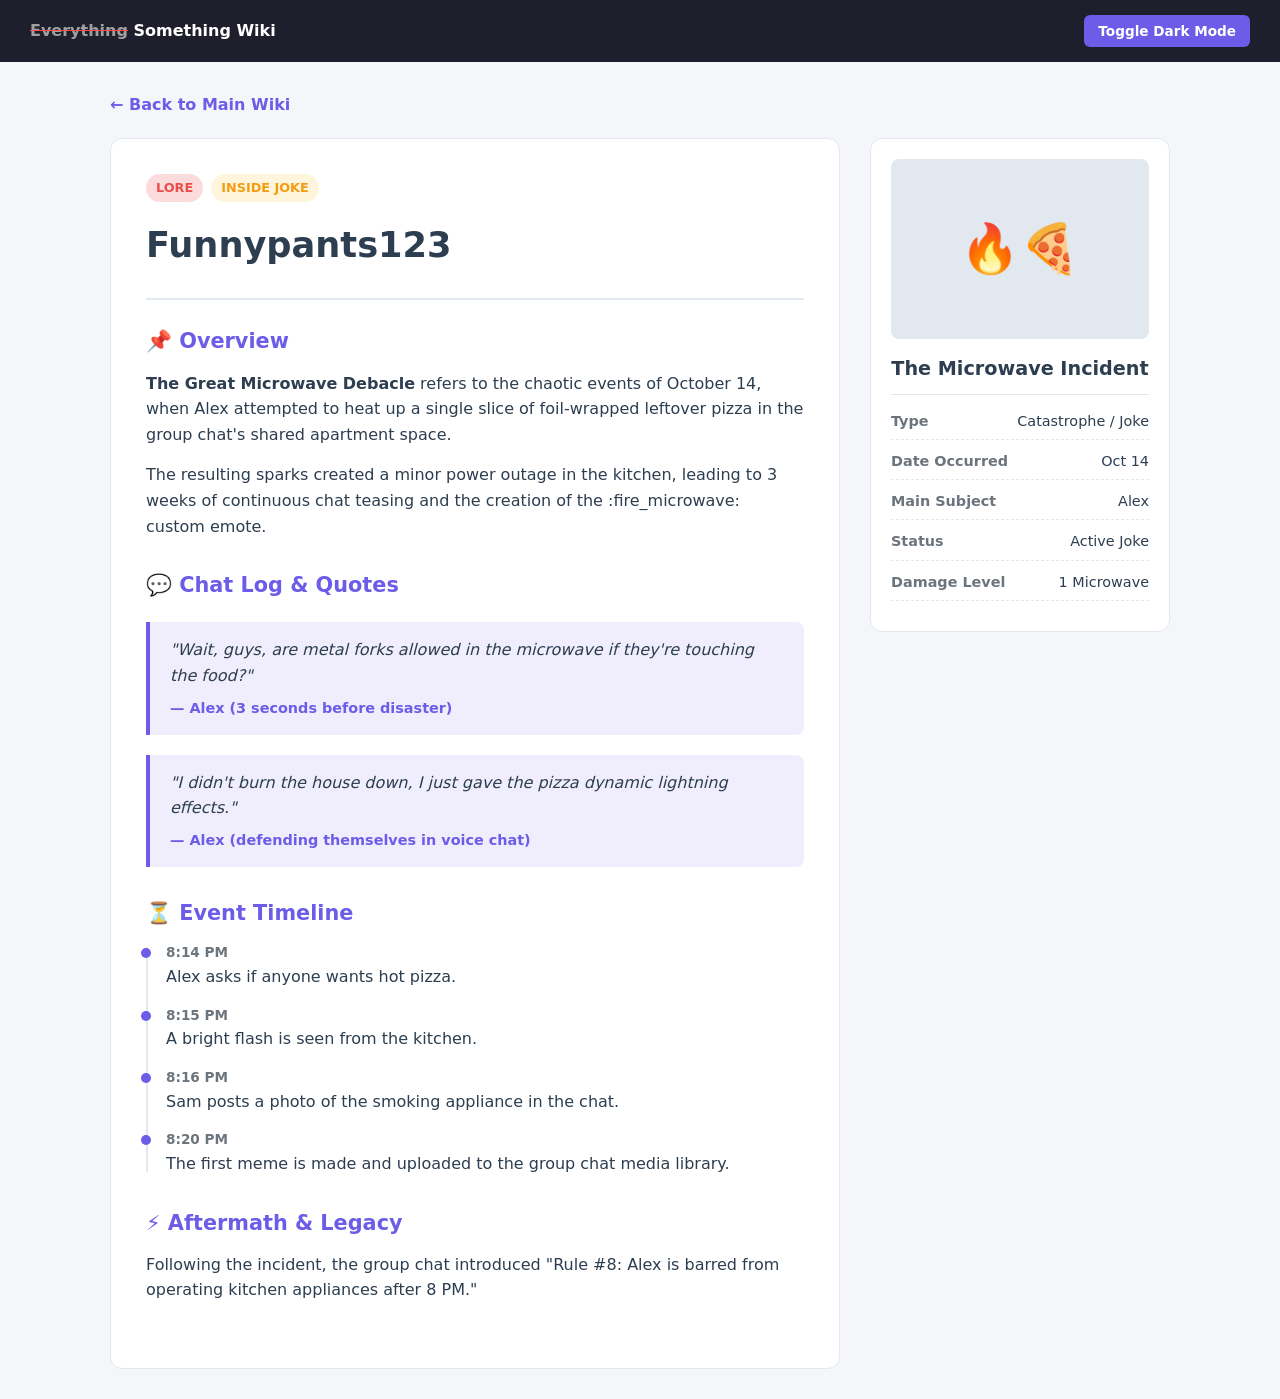
==== MR.html @ a78c9734 "Add MR.html for Funnypants123 Wiki" ====
<!DOCTYPE html>
<html lang="en">
<head>
    <meta charset="UTF-8">
    <meta name="viewport" content="width=device-width, initial-scale=1.0">
    <title>Funnypants123 | The Something Wiki</title>
    <style>
        :root {
            --bg-color: #f4f6f9;
            --card-bg: #ffffff;
            --text-color: #2c3e50;
            --text-muted: #6c757d;
            --sidebar-bg: #1e1e2d;
            --accent-color: #6c5ce7;
            --accent-light: rgba(108, 92, 231, 0.1);
            --border-color: #e2e8f0;
            --quote-border: #6c5ce7;
            --badge-bg: #e2e8f0;
            --badge-text: #4a5568;
        }

        [data-theme="dark"] {
            --bg-color: #121212;
            --card-bg: #1e1e1e;
            --text-color: #e0e0e0;
            --text-muted: #a0a0a0;
            --sidebar-bg: #0a0a0c;
            --border-color: #2d3748;
            --badge-bg: #2d3748;
            --badge-text: #cbd5e0;
        }

        * {
            box-sizing: border-box;
            margin: 0;
            padding: 0;
            font-family: 'Segoe UI', system-ui, -apple-system, sans-serif;
        }

        body {
            background-color: var(--bg-color);
            color: var(--text-color);
            line-height: 1.6;
            transition: background 0.3s, color 0.3s;
        }

        /* Top Bar */
        .top-bar {
            background-color: var(--sidebar-bg);
            color: white;
            padding: 15px 30px;
            display: flex;
            justify-content: space-between;
            align-items: center;
            position: sticky;
            top: 0;
            z-index: 100;
        }

        .top-bar a {
            color: white;
            text-decoration: none;
            font-weight: 600;
        }

        .site-title del {
            color: #a0a0a0;
            text-decoration-color: #ff4d4d;
        }

        .theme-toggle-btn {
            background: var(--accent-color);
            color: white;
            border: none;
            padding: 8px 14px;
            border-radius: 6px;
            cursor: pointer;
            font-size: 0.85rem;
            font-weight: 600;
        }

        /* Main Container Layout */
        .container {
            max-width: 1100px;
            margin: 30px auto;
            padding: 0 20px;
            display: grid;
            grid-template-columns: 1fr 300px; /* Main content left, Infobox right */
            gap: 30px;
        }

        /* Back Button */
        .back-nav {
            grid-column: 1 / -1;
            margin-bottom: -10px;
        }

        .back-nav a {
            color: var(--accent-color);
            text-decoration: none;
            font-weight: 600;
        }

        /* Article Main Column */
        .article-content {
            background-color: var(--card-bg);
            padding: 35px;
            border-radius: 12px;
            border: 1px solid var(--border-color);
        }

        .article-header {
            border-bottom: 2px solid var(--border-color);
            padding-bottom: 15px;
            margin-bottom: 25px;
        }

        .article-title {
            font-size: 2.2rem;
            margin-bottom: 10px;
        }

        /* Category Badges */
        .tags {
            display: flex;
            gap: 8px;
            margin-bottom: 15px;
        }

        .tag {
            background: var(--badge-bg);
            color: var(--badge-text);
            padding: 4px 10px;
            border-radius: 20px;
            font-size: 0.8rem;
            font-weight: 600;
            text-transform: uppercase;
        }

        .tag.lore { background: rgba(235, 77, 75, 0.2); color: #eb4d4b; }
        .tag.person { background: rgba(72, 219, 251, 0.2); color: #0abde3; }
        .tag.joke { background: rgba(254, 202, 87, 0.2); color: #f39c12; }

        /* Content Sections */
        .section {
            margin-bottom: 30px;
        }

        .section-title {
            font-size: 1.3rem;
            margin-bottom: 12px;
            color: var(--accent-color);
            display: flex;
            align-items: center;
            gap: 8px;
        }

        p {
            margin-bottom: 15px;
            color: var(--text-color);
        }

        /* Quotes Block */
        .quote-box {
            background-color: var(--accent-light);
            border-left: 4px solid var(--quote-border);
            padding: 15px 20px;
            margin: 20px 0;
            border-radius: 0 8px 8px 0;
            font-style: italic;
        }

        .quote-author {
            display: block;
            margin-top: 8px;
            font-style: normal;
            font-weight: bold;
            font-size: 0.9rem;
            color: var(--accent-color);
        }

        /* Timeline List */
        .timeline {
            list-style: none;
            position: relative;
            padding-left: 20px;
        }

        .timeline::before {
            content: '';
            position: absolute;
            left: 0;
            top: 5px;
            bottom: 5px;
            width: 2px;
            background: var(--border-color);
        }

        .timeline-item {
            position: relative;
            margin-bottom: 15px;
        }

        .timeline-item::before {
            content: '';
            position: absolute;
            left: -25px;
            top: 6px;
            width: 10px;
            height: 10px;
            border-radius: 50%;
            background: var(--accent-color);
        }

        .timeline-date {
            font-size: 0.85rem;
            color: var(--text-muted);
            font-weight: bold;
        }

        /* Wikipedia Style Sidebar (Infobox) */
        .infobox {
            background-color: var(--card-bg);
            border: 1px solid var(--border-color);
            border-radius: 12px;
            padding: 20px;
            height: fit-content;
        }

        .infobox-image {
            width: 100%;
            height: 180px;
            background-color: var(--border-color);
            border-radius: 8px;
            display: flex;
            align-items: center;
            justify-content: center;
            font-size: 3rem;
            margin-bottom: 15px;
            overflow: hidden;
        }

        .infobox-image img {
            width: 100%;
            height: 100%;
            object-fit: cover;
        }

        .infobox-title {
            text-align: center;
            font-size: 1.2rem;
            font-weight: bold;
            margin-bottom: 15px;
            padding-bottom: 10px;
            border-bottom: 1px solid var(--border-color);
        }

        .infobox-row {
            display: flex;
            justify-content: space-between;
            font-size: 0.9rem;
            margin-bottom: 10px;
            padding-bottom: 6px;
            border-bottom: 1px dashed var(--border-color);
        }

        .infobox-label {
            font-weight: bold;
            color: var(--text-muted);
        }

        .infobox-value {
            text-align: right;
        }

        /* Responsive */
        @media (max-width: 800px) {
            .container {
                grid-template-columns: 1fr;
            }
            .infobox {
                order: -1; /* Puts infobox on top for mobile screens */
            }
        }
    </style>
</head>
<body>

    <!-- TOP HEADER BAR -->
    <header class="top-bar">
        <a href="index.html" class="site-title"><del>Everything</del> Something Wiki</a>
        <button class="theme-toggle-btn" id="themeToggle">Toggle Dark Mode</button>
    </header>

    <div class="container">
        <!-- BACK NAVIGATION -->
        <div class="back-nav">
            <a href="index.html">&larr; Back to Main Wiki</a>
        </div>

        <!-- MAIN ARTICLE -->
        <main class="article-content">
            <header class="article-header">
                <div class="tags">
                    <span class="tag lore">Lore</span>
                    <span class="tag joke">Inside Joke</span>
                </div>
                <h1 class="article-title">Funnypants123</h1>
            </header>

            <!-- SECTION 1: OVERVIEW -->
            <section class="section">
                <h2 class="section-title">📌 Overview</h2>
                <p>
                    <strong>The Great Microwave Debacle</strong> refers to the chaotic events of October 14, when 
                    Alex attempted to heat up a single slice of foil-wrapped leftover pizza in the group chat's shared apartment space.
                </p>
                <p>
                    The resulting sparks created a minor power outage in the kitchen, leading to 3 weeks of continuous chat teasing and the creation of the <code>:fire_microwave:</code> custom emote.
                </p>
            </section>

            <!-- SECTION 2: FAMOUS QUOTES LOG -->
            <section class="section">
                <h2 class="section-title">💬 Chat Log & Quotes</h2>
                <div class="quote-box">
                    "Wait, guys, are metal forks allowed in the microwave if they're touching the food?"
                    <span class="quote-author">— Alex (3 seconds before disaster)</span>
                </div>
                <div class="quote-box">
                    "I didn't burn the house down, I just gave the pizza dynamic lightning effects."
                    <span class="quote-author">— Alex (defending themselves in voice chat)</span>
                </div>
            </section>

            <!-- SECTION 3: TIMELINE OF EVENTS -->
            <section class="section">
                <h2 class="section-title">⏳ Event Timeline</h2>
                <ul class="timeline">
                    <li class="timeline-item">
                        <div class="timeline-date">8:14 PM</div>
                        <div>Alex asks if anyone wants hot pizza.</div>
                    </li>
                    <li class="timeline-item">
                        <div class="timeline-date">8:15 PM</div>
                        <div>A bright flash is seen from the kitchen.</div>
                    </li>
                    <li class="timeline-item">
                        <div class="timeline-date">8:16 PM</div>
                        <div>Sam posts a photo of the smoking appliance in the chat.</div>
                    </li>
                    <li class="timeline-item">
                        <div class="timeline-date">8:20 PM</div>
                        <div>The first meme is made and uploaded to the group chat media library.</div>
                    </li>
                </ul>
            </section>

            <!-- SECTION 4: CONSEQUENCES / IMPACT -->
            <section class="section">
                <h2 class="section-title">⚡ Aftermath & Legacy</h2>
                <p>
                    Following the incident, the group chat introduced "Rule #8: Alex is barred from operating kitchen appliances after 8 PM."
                </p>
            </section>
        </main>

        <!-- SIDEBAR INFOBOX -->
        <aside class="infobox">
            <!-- Icon/Emoji Placeholder or Image -->
            <div class="infobox-image">
                🔥🍕
                <!-- To use a real image instead: <img src="image.jpg" alt="Microwave"> -->
            </div>
            <div class="infobox-title">The Microwave Incident</div>

            <div class="infobox-row">
                <span class="infobox-label">Type</span>
                <span class="infobox-value">Catastrophe / Joke</span>
            </div>

            <div class="infobox-row">
                <span class="infobox-label">Date Occurred</span>
                <span class="infobox-value">Oct 14</span>
            </div>

            <div class="infobox-row">
                <span class="infobox-label">Main Subject</span>
                <span class="infobox-value">Alex</span>
            </div>

            <div class="infobox-row">
                <span class="infobox-label">Status</span>
                <span class="infobox-value">Active Joke</span>
            </div>

            <div class="infobox-row">
                <span class="infobox-label">Damage Level</span>
                <span class="infobox-value">1 Microwave</span>
            </div>
        </aside>
    </div>

    <!-- JAVASCRIPT FOR DARK MODE TOGGLE -->
    <script>
        const themeToggleBtn = document.getElementById('themeToggle');
        themeToggleBtn.addEventListener('click', () => {
            const currentTheme = document.body.getAttribute('data-theme');
            if (currentTheme === 'dark') {
                document.body.removeAttribute('data-theme');
                themeToggleBtn.textContent = 'Toggle Dark Mode';
            } else {
                document.body.setAttribute('data-theme', 'dark');
                themeToggleBtn.textContent = 'Toggle Light Mode';
            }
        });
    </script>
</body>
</html>
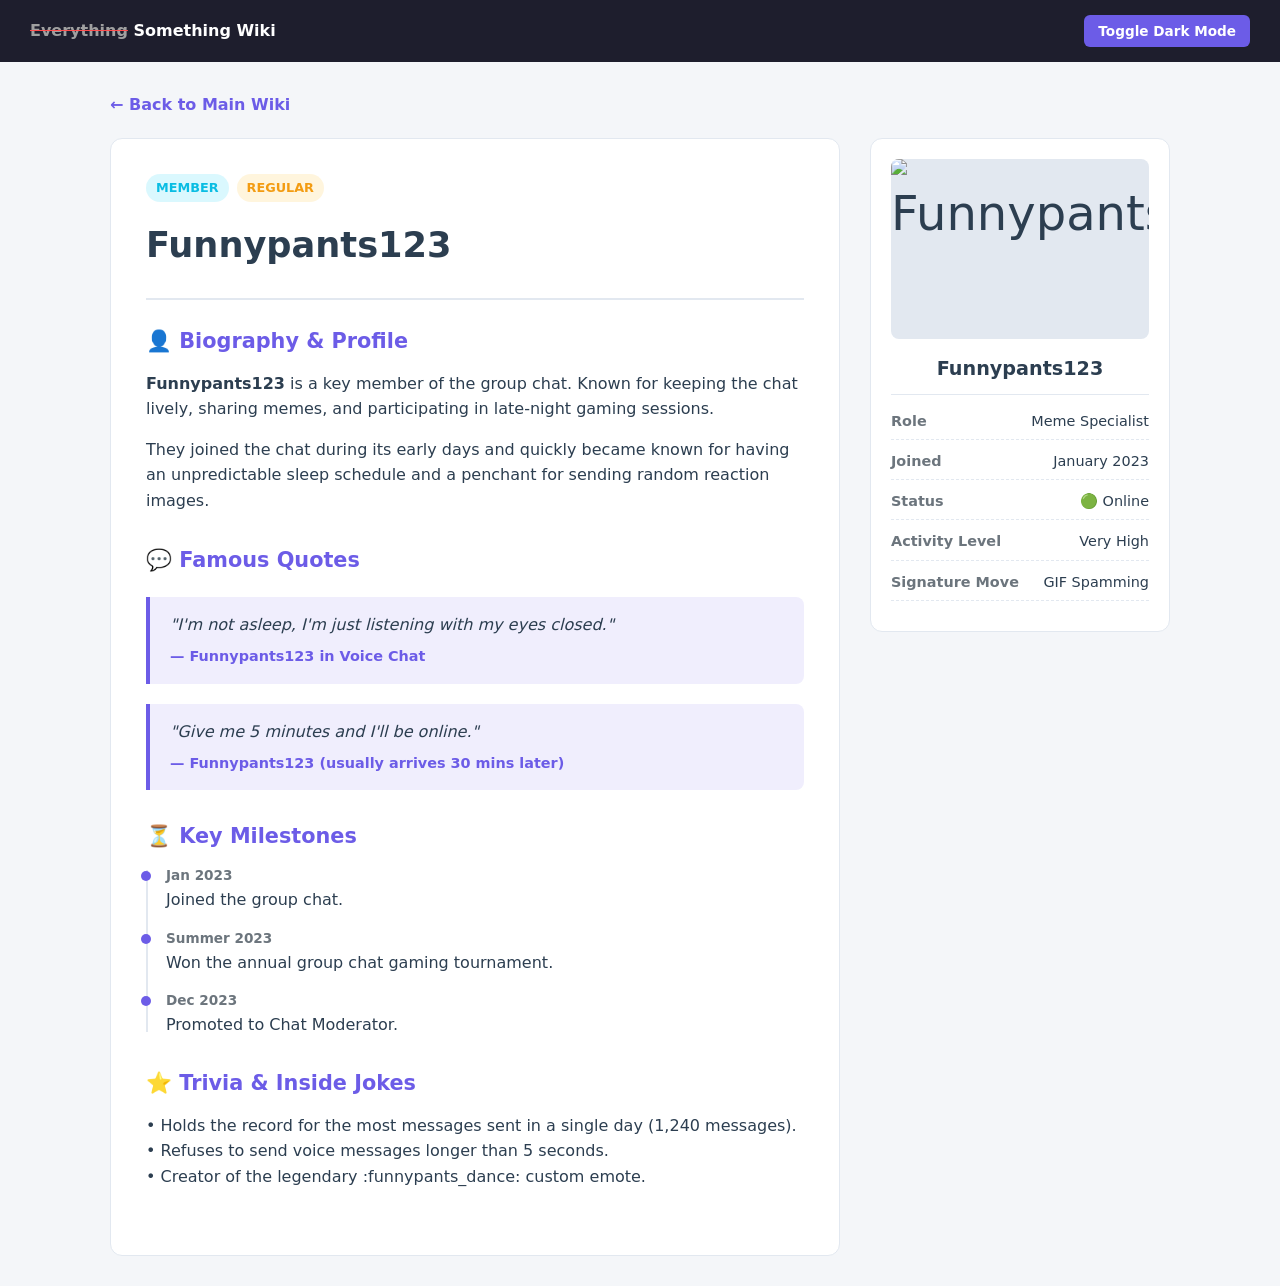
==== commit ab8663fd: "Create MR.html" ====
--- a/MR.html
+++ b/MR.html
@@ -85,7 +85,7 @@
             margin: 30px auto;
             padding: 0 20px;
             display: grid;
-            grid-template-columns: 1fr 300px; /* Main content left, Infobox right */
+            grid-template-columns: 1fr 300px;
             gap: 30px;
         }
 
@@ -137,9 +137,8 @@
             text-transform: uppercase;
         }
 
-        .tag.lore { background: rgba(235, 77, 75, 0.2); color: #eb4d4b; }
         .tag.person { background: rgba(72, 219, 251, 0.2); color: #0abde3; }
-        .tag.joke { background: rgba(254, 202, 87, 0.2); color: #f39c12; }
+        .tag.vip { background: rgba(254, 202, 87, 0.2); color: #f39c12; }
 
         /* Content Sections */
         .section {
@@ -273,13 +272,12 @@
             text-align: right;
         }
 
-        /* Responsive */
         @media (max-width: 800px) {
             .container {
                 grid-template-columns: 1fr;
             }
             .infobox {
-                order: -1; /* Puts infobox on top for mobile screens */
+                order: -1;
             }
         }
     </style>
@@ -302,101 +300,96 @@
         <main class="article-content">
             <header class="article-header">
                 <div class="tags">
-                    <span class="tag lore">Lore</span>
-                    <span class="tag joke">Inside Joke</span>
+                    <span class="tag person">Member</span>
+                    <span class="tag vip">Regular</span>
                 </div>
                 <h1 class="article-title">Funnypants123</h1>
             </header>
 
             <!-- SECTION 1: OVERVIEW -->
             <section class="section">
-                <h2 class="section-title">📌 Overview</h2>
+                <h2 class="section-title">👤 Biography & Profile</h2>
                 <p>
-                    <strong>The Great Microwave Debacle</strong> refers to the chaotic events of October 14, when 
-                    Alex attempted to heat up a single slice of foil-wrapped leftover pizza in the group chat's shared apartment space.
+                    <strong>Funnypants123</strong> is a key member of the group chat. Known for keeping the chat lively, sharing memes, and participating in late-night gaming sessions.
                 </p>
                 <p>
-                    The resulting sparks created a minor power outage in the kitchen, leading to 3 weeks of continuous chat teasing and the creation of the <code>:fire_microwave:</code> custom emote.
+                    They joined the chat during its early days and quickly became known for having an unpredictable sleep schedule and a penchant for sending random reaction images.
                 </p>
             </section>
 
             <!-- SECTION 2: FAMOUS QUOTES LOG -->
             <section class="section">
-                <h2 class="section-title">💬 Chat Log & Quotes</h2>
+                <h2 class="section-title">💬 Famous Quotes</h2>
                 <div class="quote-box">
-                    "Wait, guys, are metal forks allowed in the microwave if they're touching the food?"
-                    <span class="quote-author">— Alex (3 seconds before disaster)</span>
+                    "I'm not asleep, I'm just listening with my eyes closed."
+                    <span class="quote-author">— Funnypants123 in Voice Chat</span>
                 </div>
                 <div class="quote-box">
-                    "I didn't burn the house down, I just gave the pizza dynamic lightning effects."
-                    <span class="quote-author">— Alex (defending themselves in voice chat)</span>
+                    "Give me 5 minutes and I'll be online."
+                    <span class="quote-author">— Funnypants123 (usually arrives 30 mins later)</span>
                 </div>
             </section>
 
             <!-- SECTION 3: TIMELINE OF EVENTS -->
             <section class="section">
-                <h2 class="section-title">⏳ Event Timeline</h2>
+                <h2 class="section-title">⏳ Key Milestones</h2>
                 <ul class="timeline">
                     <li class="timeline-item">
-                        <div class="timeline-date">8:14 PM</div>
-                        <div>Alex asks if anyone wants hot pizza.</div>
+                        <div class="timeline-date">Jan 2023</div>
+                        <div>Joined the group chat.</div>
                     </li>
                     <li class="timeline-item">
-                        <div class="timeline-date">8:15 PM</div>
-                        <div>A bright flash is seen from the kitchen.</div>
+                        <div class="timeline-date">Summer 2023</div>
+                        <div>Won the annual group chat gaming tournament.</div>
                     </li>
                     <li class="timeline-item">
-                        <div class="timeline-date">8:16 PM</div>
-                        <div>Sam posts a photo of the smoking appliance in the chat.</div>
-                    </li>
-                    <li class="timeline-item">
-                        <div class="timeline-date">8:20 PM</div>
-                        <div>The first meme is made and uploaded to the group chat media library.</div>
+                        <div class="timeline-date">Dec 2023</div>
+                        <div>Promoted to Chat Moderator.</div>
                     </li>
                 </ul>
             </section>
 
-            <!-- SECTION 4: CONSEQUENCES / IMPACT -->
+            <!-- SECTION 4: TRIVIA -->
             <section class="section">
-                <h2 class="section-title">⚡ Aftermath & Legacy</h2>
+                <h2 class="section-title">⭐ Trivia & Inside Jokes</h2>
                 <p>
-                    Following the incident, the group chat introduced "Rule #8: Alex is barred from operating kitchen appliances after 8 PM."
+                    • Holds the record for the most messages sent in a single day (1,240 messages).<br>
+                    • Refuses to send voice messages longer than 5 seconds.<br>
+                    • Creator of the legendary <code>:funnypants_dance:</code> custom emote.
                 </p>
             </section>
         </main>
 
         <!-- SIDEBAR INFOBOX -->
         <aside class="infobox">
-            <!-- Icon/Emoji Placeholder or Image -->
             <div class="infobox-image">
-                🔥🍕
-                <!-- To use a real image instead: <img src="image.jpg" alt="Microwave"> -->
-            </div>
-            <div class="infobox-title">The Microwave Incident</div>
+                <img src="funnypants.png" alt="Funnypants123">
+            </div>
+            <div class="infobox-title">Funnypants123</div>
 
             <div class="infobox-row">
-                <span class="infobox-label">Type</span>
-                <span class="infobox-value">Catastrophe / Joke</span>
+                <span class="infobox-label">Role</span>
+                <span class="infobox-value">Meme Specialist</span>
             </div>
 
             <div class="infobox-row">
-                <span class="infobox-label">Date Occurred</span>
-                <span class="infobox-value">Oct 14</span>
-            </div>
-
-            <div class="infobox-row">
-                <span class="infobox-label">Main Subject</span>
-                <span class="infobox-value">Alex</span>
+                <span class="infobox-label">Joined</span>
+                <span class="infobox-value">January 2023</span>
             </div>
 
             <div class="infobox-row">
                 <span class="infobox-label">Status</span>
-                <span class="infobox-value">Active Joke</span>
+                <span class="infobox-value">🟢 Online</span>
             </div>
 
             <div class="infobox-row">
-                <span class="infobox-label">Damage Level</span>
-                <span class="infobox-value">1 Microwave</span>
+                <span class="infobox-label">Activity Level</span>
+                <span class="infobox-value">Very High</span>
+            </div>
+
+            <div class="infobox-row">
+                <span class="infobox-label">Signature Move</span>
+                <span class="infobox-value">GIF Spamming</span>
             </div>
         </aside>
     </div>
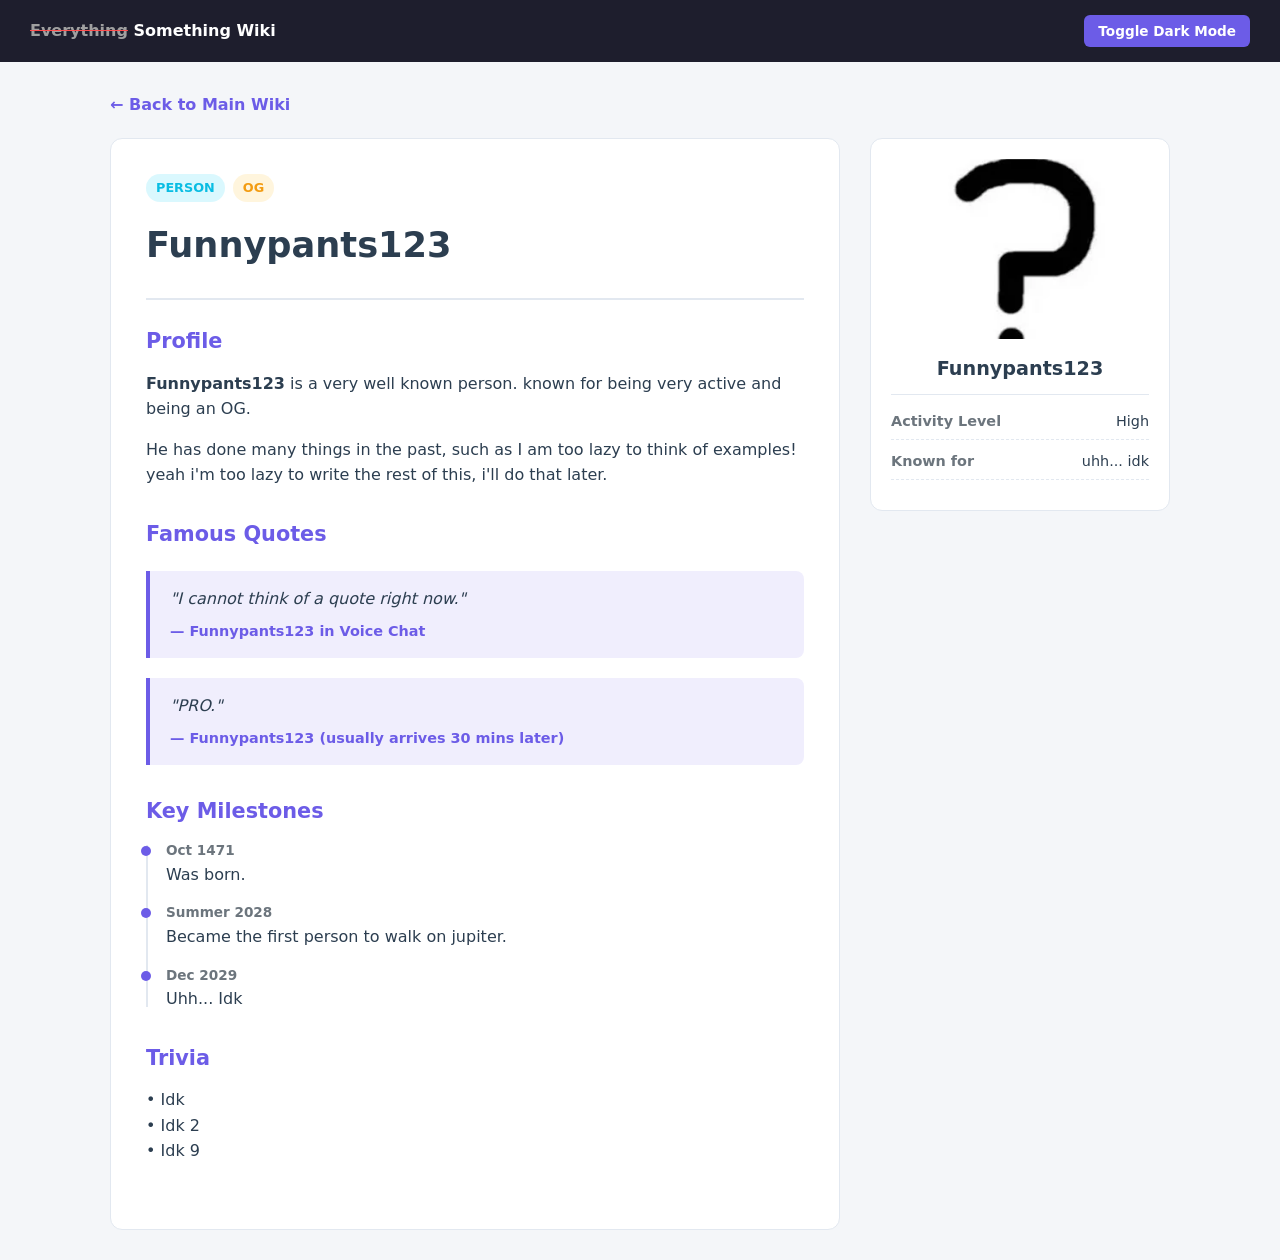
==== commit 88f3bb26: "Update MR.html" ====
--- a/MR.html
+++ b/MR.html
@@ -300,62 +300,62 @@
         <main class="article-content">
             <header class="article-header">
                 <div class="tags">
-                    <span class="tag person">Member</span>
-                    <span class="tag vip">Regular</span>
+                    <span class="tag person">Person</span>
+                    <span class="tag vip">OG</span>
                 </div>
                 <h1 class="article-title">Funnypants123</h1>
             </header>
 
             <!-- SECTION 1: OVERVIEW -->
             <section class="section">
-                <h2 class="section-title">👤 Biography & Profile</h2>
+                <h2 class="section-title">Profile</h2>
                 <p>
-                    <strong>Funnypants123</strong> is a key member of the group chat. Known for keeping the chat lively, sharing memes, and participating in late-night gaming sessions.
+                    <strong>Funnypants123</strong> is a very well known person. known for being very active and being an OG.
                 </p>
                 <p>
-                    They joined the chat during its early days and quickly became known for having an unpredictable sleep schedule and a penchant for sending random reaction images.
+                    He has done many things in the past, such as I am too lazy to think of examples! yeah i'm too lazy to write the rest of this, i'll do that later.
                 </p>
             </section>
 
             <!-- SECTION 2: FAMOUS QUOTES LOG -->
             <section class="section">
-                <h2 class="section-title">💬 Famous Quotes</h2>
+                <h2 class="section-title">Famous Quotes</h2>
                 <div class="quote-box">
-                    "I'm not asleep, I'm just listening with my eyes closed."
+                    "I cannot think of a quote right now."
                     <span class="quote-author">— Funnypants123 in Voice Chat</span>
                 </div>
                 <div class="quote-box">
-                    "Give me 5 minutes and I'll be online."
+                    "PRO."
                     <span class="quote-author">— Funnypants123 (usually arrives 30 mins later)</span>
                 </div>
             </section>
 
             <!-- SECTION 3: TIMELINE OF EVENTS -->
             <section class="section">
-                <h2 class="section-title">⏳ Key Milestones</h2>
+                <h2 class="section-title">Key Milestones</h2>
                 <ul class="timeline">
                     <li class="timeline-item">
-                        <div class="timeline-date">Jan 2023</div>
-                        <div>Joined the group chat.</div>
+                        <div class="timeline-date">Oct 1471</div>
+                        <div>Was born.</div>
                     </li>
                     <li class="timeline-item">
-                        <div class="timeline-date">Summer 2023</div>
-                        <div>Won the annual group chat gaming tournament.</div>
+                        <div class="timeline-date">Summer 2028</div>
+                        <div>Became the first person to walk on jupiter.</div>
                     </li>
                     <li class="timeline-item">
-                        <div class="timeline-date">Dec 2023</div>
-                        <div>Promoted to Chat Moderator.</div>
+                        <div class="timeline-date">Dec 2029</div>
+                        <div>Uhh... Idk</div>
                     </li>
                 </ul>
             </section>
 
             <!-- SECTION 4: TRIVIA -->
             <section class="section">
-                <h2 class="section-title">⭐ Trivia & Inside Jokes</h2>
+                <h2 class="section-title">Trivia</h2>
                 <p>
-                    • Holds the record for the most messages sent in a single day (1,240 messages).<br>
-                    • Refuses to send voice messages longer than 5 seconds.<br>
-                    • Creator of the legendary <code>:funnypants_dance:</code> custom emote.
+                    • Idk<br>
+                    • Idk 2<br>
+                    • Idk 9
                 </p>
             </section>
         </main>
@@ -363,33 +363,18 @@
         <!-- SIDEBAR INFOBOX -->
         <aside class="infobox">
             <div class="infobox-image">
-                <img src="funnypants.png" alt="Funnypants123">
+                <img src="funnypants123.png" alt="Funnypants123">
             </div>
             <div class="infobox-title">Funnypants123</div>
 
             <div class="infobox-row">
-                <span class="infobox-label">Role</span>
-                <span class="infobox-value">Meme Specialist</span>
+                <span class="infobox-label">Activity Level</span>
+                <span class="infobox-value">High</span>
             </div>
 
             <div class="infobox-row">
-                <span class="infobox-label">Joined</span>
-                <span class="infobox-value">January 2023</span>
-            </div>
-
-            <div class="infobox-row">
-                <span class="infobox-label">Status</span>
-                <span class="infobox-value">🟢 Online</span>
-            </div>
-
-            <div class="infobox-row">
-                <span class="infobox-label">Activity Level</span>
-                <span class="infobox-value">Very High</span>
-            </div>
-
-            <div class="infobox-row">
-                <span class="infobox-label">Signature Move</span>
-                <span class="infobox-value">GIF Spamming</span>
+                <span class="infobox-label">Known for</span>
+                <span class="infobox-value">uhh... idk</span>
             </div>
         </aside>
     </div>
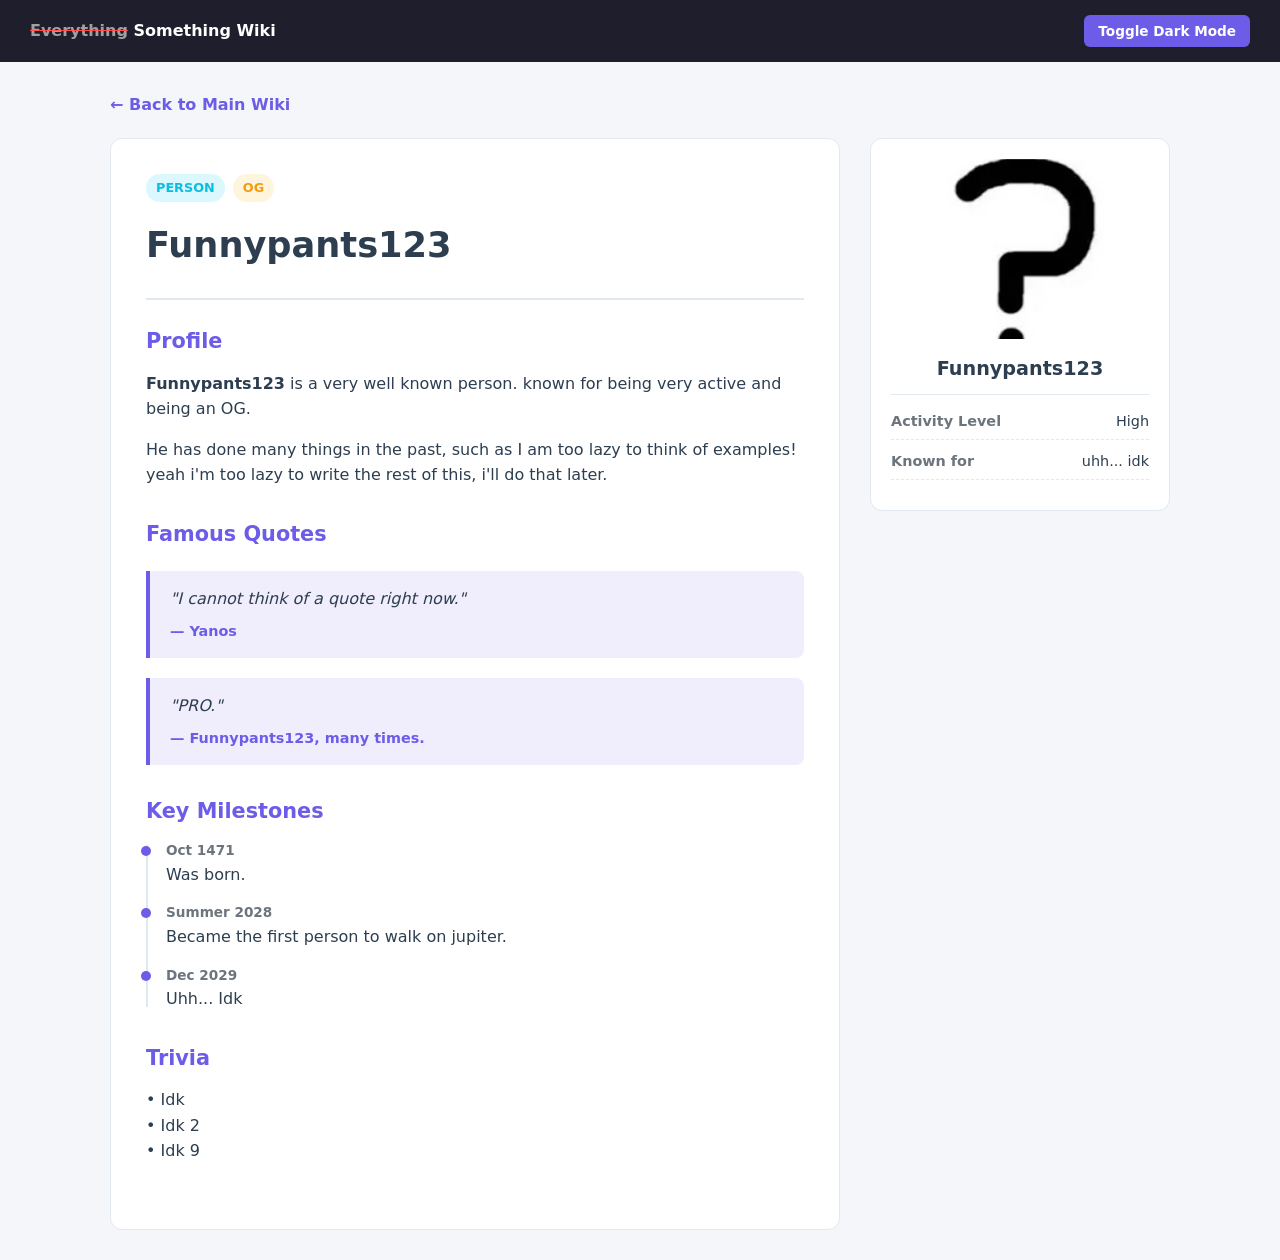
==== commit 67defe7a: "Update MR.html" ====
--- a/MR.html
+++ b/MR.html
@@ -322,11 +322,11 @@
                 <h2 class="section-title">Famous Quotes</h2>
                 <div class="quote-box">
                     "I cannot think of a quote right now."
-                    <span class="quote-author">— Funnypants123 in Voice Chat</span>
+                    <span class="quote-author">— Yanos</span>
                 </div>
                 <div class="quote-box">
                     "PRO."
-                    <span class="quote-author">— Funnypants123 (usually arrives 30 mins later)</span>
+                    <span class="quote-author">— Funnypants123, many times.</span>
                 </div>
             </section>
 
